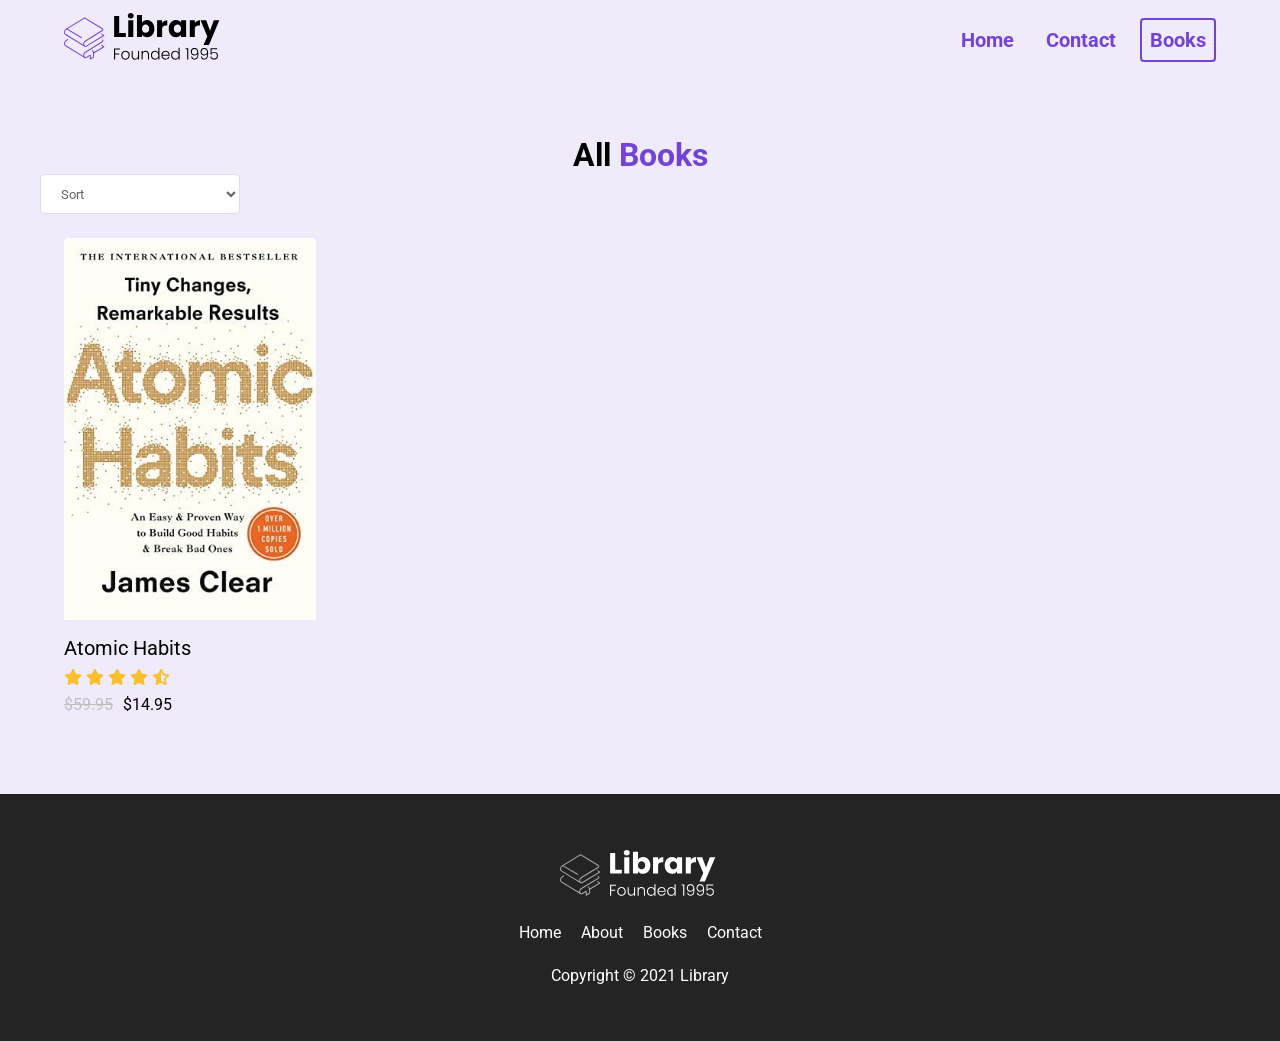
==== books.html @ cdf859f2 "Initial commit" ====
<!DOCTYPE html>
<html lang="en">

<head>
  <meta charset="UTF-8">
  <meta http-equiv="X-UA-Compatible" content="IE=edge">
  <meta name="viewport" content="width=device-width, initial-scale=1.0">
  <title>Library</title>
  <link rel="stylesheet" href="styles.css">
  <!-- UPDATE: using css version of font awesome so no need for kit -->
  <link rel="stylesheet" href="https://cdnjs.cloudflare.com/ajax/libs/font-awesome/6.4.0/css/all.min.css">
  <script src="index.js"></script>
  <script src="books.js"></script>
</head>

<body id="books__body">
  <section>
    <nav>
      <div class="nav__container">
        <img class="logo" src="assets/Library.svg" alt="">
        <ul class="nav__links">
          <li><a href="#" class="nav__link">Home</a></li>
          <li><a href="#" class="nav__link">Contact</a></li>
          <li><a href="#" class="nav__link nav__link--primary">Books</a></li>
        </ul>
        <button class="btn__menu" onclick="openMenu()">
          <i class="fas fa-bars"></i>
        </button>
        <div class="menu__backdrop" style="visibility: hidden;">
          <button class="btn__menu btn__menu--close" onclick="closeMenu()">
            <i class="fas fa-times"></i>
          </button>
          <ul class="menu__links">
            <li class="menu__list">
              <a href="#" class="menu__link" onclick="closeMenu()">Home</a>
            </li>
            <li class="menu__list">
              <a href="#features" class="menu__link" onclick="closeMenu()">Books</a>
            </li>
            <li class="menu__list">
              <a class="menu__link no-cursor" onclick="closeMenu()">Contacts</a>
            </li>
          </ul>
        </div>
      </div>
    </nav>
  </section>

  <main id="books__main">
    <section>
      <div class="container">
        <div class="row">
            <h2 class="section__title books__header--title">
              All <span class="purple">Books</span>
            </h2>
            <select id="filter">
              <option value="" disabled selected>Sort</option>
              <option value="LOW_TO_HIGH" disabled selected>Sort</option>
              <option value="HIGH_TO_LOW" disabled selected>Sort</option>
              <option value="RATING" disabled selected>Sort</option>
            </select>
            <div class="book">
              <figure class="book__img--wrapper">
                <img src="assets/atomic habits.jpg" alt="" class="book__title">
              </figure>
              <div class="book__title">
                Atomic Habits
              </div>
              <div class="book__ratings">
                <i class="fas fa-star"></i>
                <i class="fas fa-star"></i>
                <i class="fas fa-star"></i>
                <i class="fas fa-star"></i>
                <i class="fas fa-star-half-alt"></i>
              </div>
              <div class="book__price">
                <span class="book__price--normal">$59.95</span> $14.95
              </div>
            </div>
        </div>
      </div>
    </section>
  </main>

  <footer>
    <div class="container">
      <div class="row row__column">
        <a href="#">
          <figure class="footer__logo">
            <img src="assets/Library.svg" class="footer__logo--img" alt="">
          </figure>
        </a>
        <div class="footer__list">
          <a href="#" class="footer__link">Home</a>
          <a class="footer__link no-cursor">About</a>
          <a href="#features" class="footer__link">Books</a>
          <a class="footer__link no-cursor">Contact</a>
        </div>
        <div class="footer__copyright">Copyright &copy; 2021 Library</div>
      </div>
    </div>
  </footer>
</body>

</html>
---- styles.css ----
@import url('https://fonts.googleapis.com/css2?family=Roboto:wght@400;500;700&display=swap');
* {
  padding: 0;
  margin: 0;
  box-sizing: border-box;
  font-family: 'Roboto', sans-serif;
}

html {
  scroll-behavior: smooth;
}

body {
  max-width: 100vw;
  overflow-x: hidden;
}

nav {
  height: 80px;
  display: flex;
}

img {
  width: 100%;
}

p {
  line-height: 1.5;
}

a {
  text-decoration: none;
}

a:hover {
  text-decoration: underline;
}



ul {
  display: flex;
}

li {
  list-style-type: none;
}

h1 {
  font-size: 56px;
  color: #7342d6;
  margin-bottom: 24px;
  text-align: center;
}

h2 {
  font-size: 32px;
  margin-bottom: 32px;
  text-align: center;
}

button {
  cursor: pointer;
}

button:active {
  transform: translateY(1px);
}

.btn {
  background-color: #7342d6;
  color: white;
  padding: 12px 24px;
  font-size: 20px;
  border-radius: 4px;
  border: none;
}

.purple {
  color: #7342d6;
}

.logo {
  width: 160px;
}

.nav__container {
  width: 100%;
  max-width: 1200px;
  padding: 0 24px;
  display: flex;
  justify-content: space-between;
  align-items: center;
  margin: 0 auto;
}

.nav__link {
  margin-left: 16px;
  text-decoration: none;
  font-size: 20px;
  color: #7342d6;
  font-weight: bold;
  padding: 8px;
}

.nav__link:hover {
  text-decoration: underline;
}

.nav__link--primary {
  border: 2px solid #7342d6;
  border-radius: 4px;
}

.nav__link--primary:hover {
  text-decoration: none;
}

.btn__menu {
  background-color: transparent;
  font-size: 40px;
  border: none;
  color: #7342d6;
  display: none;
}

.menu__backdrop {
  position: absolute;
  background-color: #242424;
  top: 0;
  left: 0;
  right: 0;
  bottom: 0;
  z-index: 99;
  display: flex;
  align-items: center;
  justify-content: center;
  visibility: hidden;
  transition: all 300ms ease;
  opacity: 0;
  transform: translate(100%);
}

.menu--open {
  max-height: 100vh;
  overflow: hidden;
}

.menu--open .menu__backdrop {
  visibility: visible !important;
  opacity: 1;
  transform: translate(0);
}

.menu__links {
  display: flex;
  flex-direction: column;
  align-items: center;
}

.menu__list {
  padding: 32px 0;
}

.menu__link {
  color: white;
  font-size: 40px;
}

.btn__menu--close {
  position: absolute;
  top: 10px;
  right: 20px;
  padding: 8px;
  color: white;
}


/* 

LANDING

*/

#landing {
  background-color: rgba(115, 66, 214, 0.1)
}

header {
  height: calc(100vh - 80px);
}

.header__container {
  width: 100%;
  max-width: 720px;
  margin: 0 auto;
  height: 100%;
  display: flex;
  flex-direction: column;
  justify-content: space-around;
}

.header__description {
  display: flex;
  flex-direction: column;
  align-items: center;
}

.header__img--wrapper {
  padding: 20px;

  /* Added this after the tutorial to 
  show it over the wave on larger screens */
  z-index: 50;
}

.container {
  padding: 56px 0;
}

.row {
  width: 100%;
  max-width: 1200px;
  margin: 0 auto;
}

.row__column {
  display: flex;
  flex-direction: column;
  align-items: center;
}

.no-cursor {
  cursor: not-allowed;
}
/* 

HIGHLIGHTS 

*/

#highlights {
  position: relative;
  max-width: 100vw;
}

#highlights:after,
#highlights:before {
  background: url('assets/wave.svg');
  content: "";
  position: absolute;
  width: 101vw;
  height: 12vw;
  left: 0;
  z-index: 1;
  background-size: cover;
  background-repeat: no-repeat;
}

#highlights:before {
  transform: translateY(-100%);
  top: 1px;
}

#highlights:after {
  transform: translateY(100%) rotate(180deg);
  bottom: 1px;
}

.highlight__wrapper {
  display: flex;
  flex-wrap: wrap;
}

.highlight {
  padding: 0 24px;
  width: calc(100% / 3);
  display: flex;
  align-items: center;
  flex-direction: column;
}

.highlight__para {
  text-align: center;
  max-width: 280px;
}

.highlight__img {
  border: 2px solid #7342d65d;
  color: #7342d6;
  width: 100px;
  height: 100px;
  display: flex;
  align-items: center;
  justify-content: center;
  border-radius: 4px;
  font-size: 32px;
  margin-bottom: 24px;
}

.highlight__subtitle {
  font-size: 20px;
  margin-bottom: 16px;
  text-align: center;
}

/* 

FEATURES 

*/

#features {
  padding-top: 8vw;
  background-color: rgba(115, 66, 214, 0.1);
}

.books {
  display: flex;
  flex-wrap: wrap;
}

.book {
  width: 25%;
  padding: 24px;
  /* Added after tutorial to push all the books images down */
  display: flex;
  flex-direction: column;
  justify-content: flex-end;
}

.book__img {
  max-height: 380px;
  transition: all 300ms ease;
  cursor: not-allowed;
  /* Added after tutorial to maintain image aspect ratio */
  object-fit: contain;
  object-position: left;
}

.book__img--wrapper {
  margin-bottom: 8px;
  border-radius: 4px;
  overflow: hidden;
  display: flex;
}

.book:hover .book__img {
  transform: scale(1.03);
}

.book__title {
  font-size: 20px;
  margin-bottom: 8px;
}

.book__title:hover {
  text-decoration: underline;
  cursor: not-allowed;
}

.book__ratings {
  margin-bottom: 8px;
  color: #fabf2a;
}

.book__price--normal {
  text-decoration: line-through;
  padding-right: 6px;
  color: #bfbfbf;
}

/* 

EXPLORE

*/

#explore {
  background-color: rgba(115, 66, 214, 0.1);
}

/* 

FOOTER

*/

footer {
  background-color: #242424;
}

.footer__logo {
  display: flex;
}

.footer__logo--img {
  width: 160px;
  filter: grayscale(1) invert(1);
}

.footer__link,
.footer__copyright {
  color: #fff;
}

.footer__list {
  margin: 20px 0 24px 0;
}

.footer__link {
  padding: 0 8px;
}

/* 
**

BOOKS PAGE

**
*/

#books__body {
  background-color: rgba(115, 66, 214, 0.1);
  display: flex;
  flex-direction: column;
  min-height: 100vh;
}

#books__main {
  flex: 1;
}

.books__header {
  display: flex;
  justify-content: space-between;
  align-items: center;
  padding: 0 24px;
}

.books__header--title {
  margin-bottom: 0;
}

select {
  background-color: #fff;
  border-radius: 4px;
  border: 1px solid #dcdfe6;
  color: #606266;
  height: 40px;
  line-height: 40px;
  outline: none;
  padding: 0 16px;
  width: 100%;
  max-width: 200px;
}

.books__loading {
  width: 100%;
  display: flex;
  align-items: center;
  justify-content: center;
  padding-top: 60px;
  font-size: 60px;
  color: #7342d6;
}

.books__loading--spinner {
  display: none !important;
}

.books__loading .books__loading--spinner {
  display: block !important;
}

.fa-spinner {
  animation: rotate 600ms infinite linear;
}

@keyframes rotate {
  0% {
    transform: rotate(0);
  }

  100% {
    transform: rotate(360deg);
  }
}

/* SMALL PHONES, TABLETS, LARGE SMARTPHONES */
@media (max-width: 768px) {
  .header__description {
    padding: 0 24px;
  }

  h1 {
    font-size: 40px;
  }

  h2 {
    font-size: 26px;
  }

  button {
    font-size: 18px;
  }

  .book {
    width: 50%;
  }
}


/* SMALL PHONES, LARGE SMARTPHONES */
@media (max-width: 550px) {
  .btn__menu {
    display: block;
  }

  .nav__links {
    display: none;
  }

  .highlight {
    width: 100%;
  }

  .highlight:not(:last-child) {
    margin-bottom: 24px;
  }
}
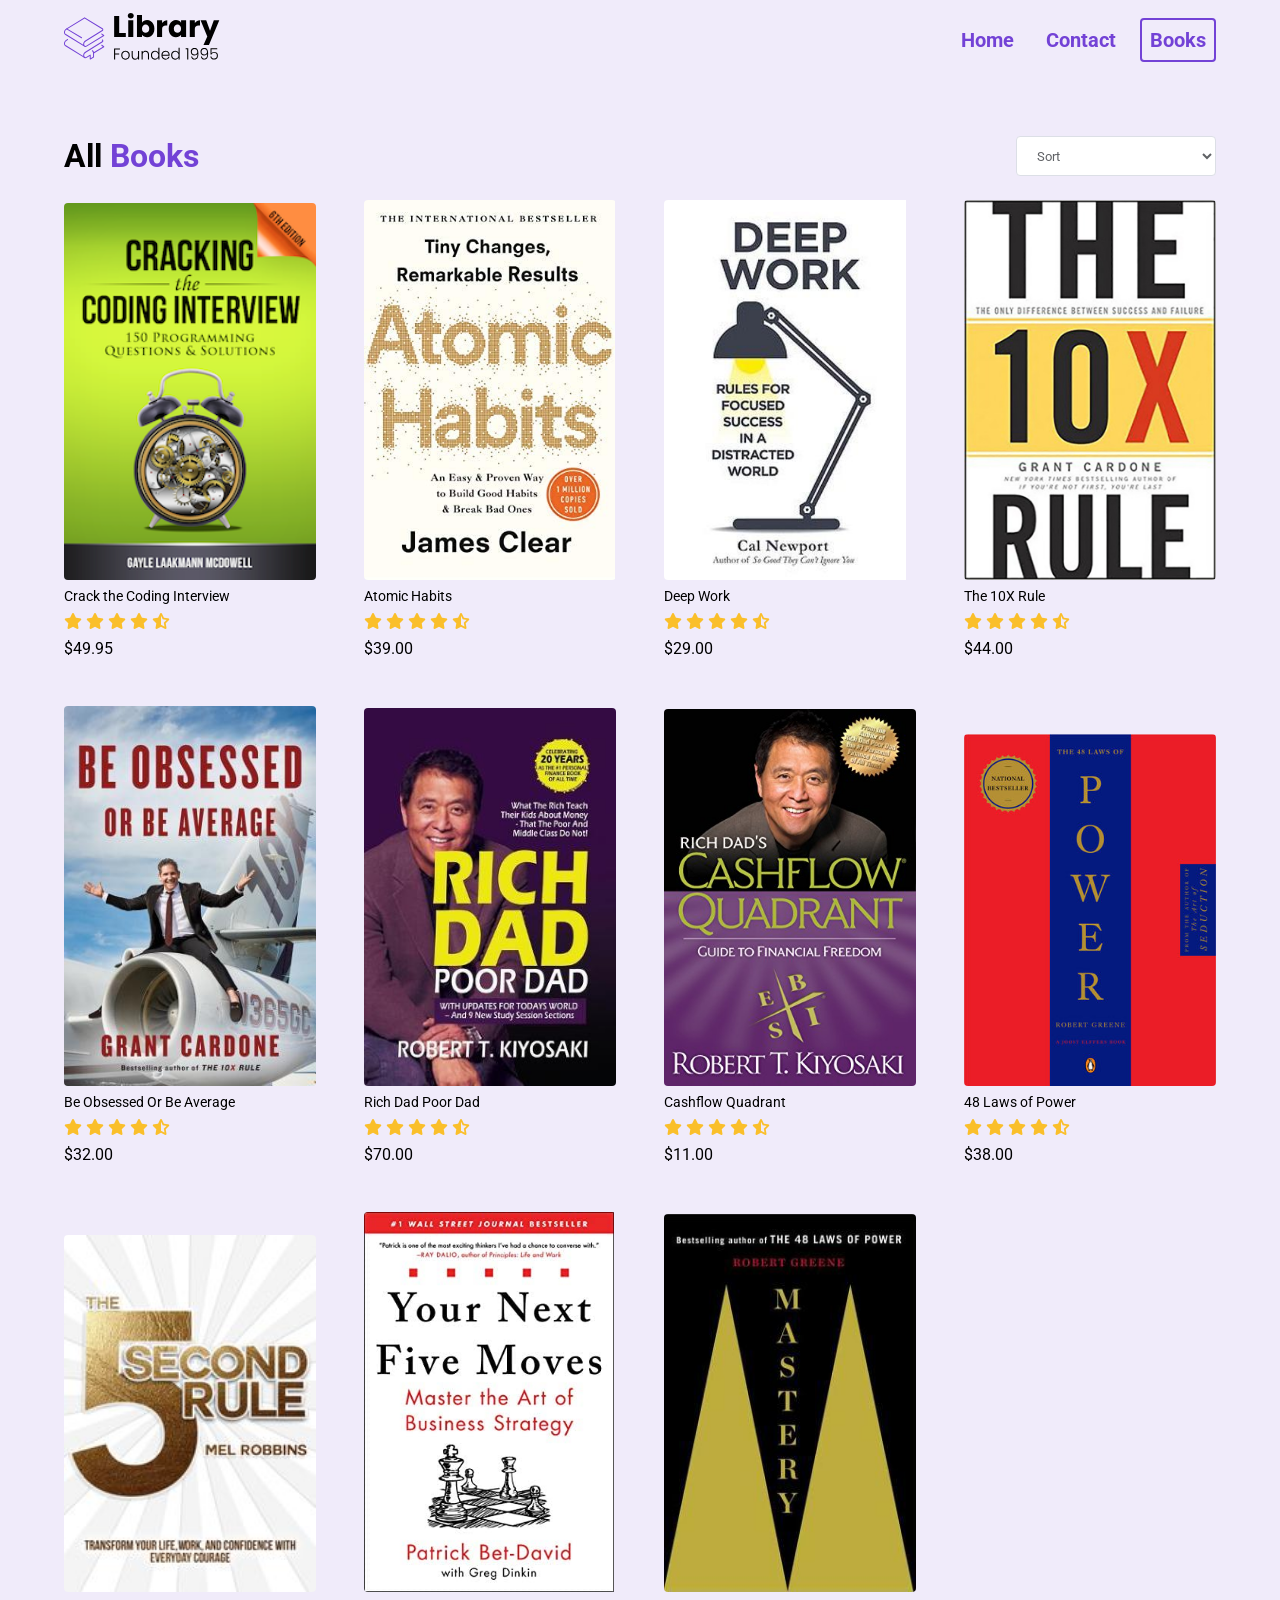
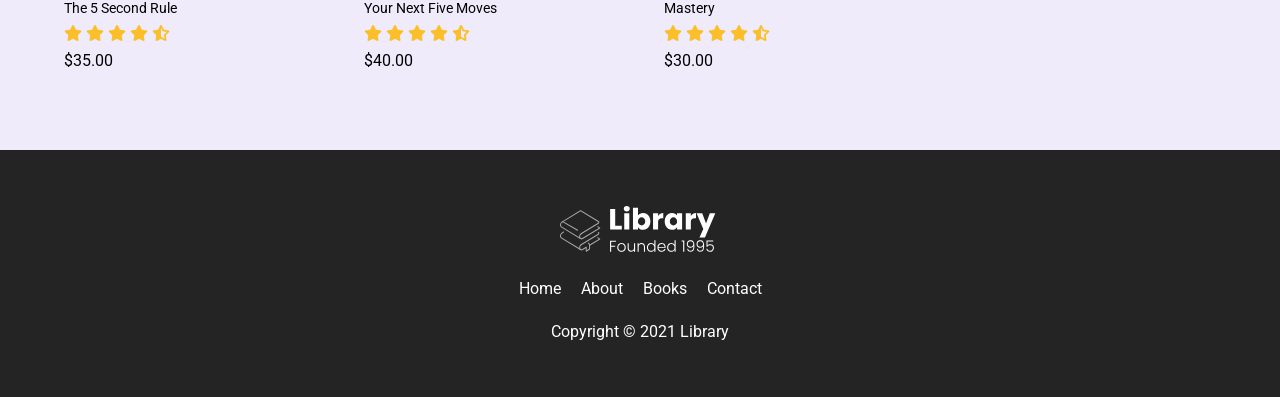
==== commit fca0c303: "Pausing JS adjust; filters working." ====
--- a/books.html
+++ b/books.html
@@ -1,105 +1,97 @@
-<!DOCTYPE html>
+<!doctype html>
 <html lang="en">
+  <head>
+    <meta charset="UTF-8" />
+    <meta http-equiv="X-UA-Compatible" content="IE=edge" />
+    <meta name="viewport" content="width=device-width, initial-scale=1.0" />
+    <title>Library</title>
+    <link rel="stylesheet" href="styles.css" />
+    <!-- UPDATE: using css version of font awesome so no need for kit -->
+    <link
+      rel="stylesheet"
+      href="https://cdnjs.cloudflare.com/ajax/libs/font-awesome/6.4.0/css/all.min.css"
+    />
+    <script src="index.js"></script>
+    <script src="books.js"></script>
+  </head>
 
-<head>
-  <meta charset="UTF-8">
-  <meta http-equiv="X-UA-Compatible" content="IE=edge">
-  <meta name="viewport" content="width=device-width, initial-scale=1.0">
-  <title>Library</title>
-  <link rel="stylesheet" href="styles.css">
-  <!-- UPDATE: using css version of font awesome so no need for kit -->
-  <link rel="stylesheet" href="https://cdnjs.cloudflare.com/ajax/libs/font-awesome/6.4.0/css/all.min.css">
-  <script src="index.js"></script>
-  <script src="books.js"></script>
-</head>
+  <body id="books__body">
+    <section>
+      <nav>
+        <div class="nav__container">
+          <img class="logo" src="assets/Library.svg" alt="" />
+          <ul class="nav__links">
+            <li><a href="#" class="nav__link">Home</a></li>
+            <li><a href="#" class="nav__link">Contact</a></li>
+            <li><a href="#" class="nav__link nav__link--primary">Books</a></li>
+          </ul>
+          <button class="btn__menu" onclick="openMenu()">
+            <i class="fas fa-bars"></i>
+          </button>
+          <div class="menu__backdrop" style="visibility: hidden">
+            <button class="btn__menu btn__menu--close" onclick="closeMenu()">
+              <i class="fas fa-times"></i>
+            </button>
+            <ul class="menu__links">
+              <li class="menu__list">
+                <a href="#" class="menu__link" onclick="closeMenu()">Home</a>
+              </li>
+              <li class="menu__list">
+                <a href="#features" class="menu__link" onclick="closeMenu()"
+                  >Books</a
+                >
+              </li>
+              <li class="menu__list">
+                <a class="menu__link no-cursor" onclick="closeMenu()"
+                  >Contacts</a
+                >
+              </li>
+            </ul>
+          </div>
+        </div>
+      </nav>
+    </section>
 
-<body id="books__body">
-  <section>
-    <nav>
-      <div class="nav__container">
-        <img class="logo" src="assets/Library.svg" alt="">
-        <ul class="nav__links">
-          <li><a href="#" class="nav__link">Home</a></li>
-          <li><a href="#" class="nav__link">Contact</a></li>
-          <li><a href="#" class="nav__link nav__link--primary">Books</a></li>
-        </ul>
-        <button class="btn__menu" onclick="openMenu()">
-          <i class="fas fa-bars"></i>
-        </button>
-        <div class="menu__backdrop" style="visibility: hidden;">
-          <button class="btn__menu btn__menu--close" onclick="closeMenu()">
-            <i class="fas fa-times"></i>
-          </button>
-          <ul class="menu__links">
-            <li class="menu__list">
-              <a href="#" class="menu__link" onclick="closeMenu()">Home</a>
-            </li>
-            <li class="menu__list">
-              <a href="#features" class="menu__link" onclick="closeMenu()">Books</a>
-            </li>
-            <li class="menu__list">
-              <a class="menu__link no-cursor" onclick="closeMenu()">Contacts</a>
-            </li>
-          </ul>
+    <main id="books__main">
+      <section>
+        <div class="container">
+          <div class="row">
+            <div class="books__header">
+              <h2 class="section__title books__header--title">
+                All <span class="purple">Books</span>
+              </h2>
+              <select id="filter" onchange="filterBooks(event)">
+                <option value="" disabled selected>Sort</option>
+                <option value="LOW_TO_HIGH">Price, Low to High</option>
+                <option value="HIGH_TO_LOW">Price, High to Low</option>
+                <option value="RATING">Rating</option>
+              </select>
+            </div>
+            <div class="books">
+              
+            </div>
+          </div>
+        </div>
+      </section>
+    </main>
+
+    <footer>
+      <div class="container">
+        <div class="row row__column">
+          <a href="#">
+            <figure class="footer__logo">
+              <img src="assets/Library.svg" class="footer__logo--img" alt="" />
+            </figure>
+          </a>
+          <div class="footer__list">
+            <a href="#" class="footer__link">Home</a>
+            <a class="footer__link no-cursor">About</a>
+            <a href="#features" class="footer__link">Books</a>
+            <a class="footer__link no-cursor">Contact</a>
+          </div>
+          <div class="footer__copyright">Copyright &copy; 2021 Library</div>
         </div>
       </div>
-    </nav>
-  </section>
-
-  <main id="books__main">
-    <section>
-      <div class="container">
-        <div class="row">
-            <h2 class="section__title books__header--title">
-              All <span class="purple">Books</span>
-            </h2>
-            <select id="filter">
-              <option value="" disabled selected>Sort</option>
-              <option value="LOW_TO_HIGH" disabled selected>Sort</option>
-              <option value="HIGH_TO_LOW" disabled selected>Sort</option>
-              <option value="RATING" disabled selected>Sort</option>
-            </select>
-            <div class="book">
-              <figure class="book__img--wrapper">
-                <img src="assets/atomic habits.jpg" alt="" class="book__title">
-              </figure>
-              <div class="book__title">
-                Atomic Habits
-              </div>
-              <div class="book__ratings">
-                <i class="fas fa-star"></i>
-                <i class="fas fa-star"></i>
-                <i class="fas fa-star"></i>
-                <i class="fas fa-star"></i>
-                <i class="fas fa-star-half-alt"></i>
-              </div>
-              <div class="book__price">
-                <span class="book__price--normal">$59.95</span> $14.95
-              </div>
-            </div>
-        </div>
-      </div>
-    </section>
-  </main>
-
-  <footer>
-    <div class="container">
-      <div class="row row__column">
-        <a href="#">
-          <figure class="footer__logo">
-            <img src="assets/Library.svg" class="footer__logo--img" alt="">
-          </figure>
-        </a>
-        <div class="footer__list">
-          <a href="#" class="footer__link">Home</a>
-          <a class="footer__link no-cursor">About</a>
-          <a href="#features" class="footer__link">Books</a>
-          <a class="footer__link no-cursor">Contact</a>
-        </div>
-        <div class="footer__copyright">Copyright &copy; 2021 Library</div>
-      </div>
-    </div>
-  </footer>
-</body>
-
-</html>+    </footer>
+  </body>
+</html>
--- a/styles.css
+++ b/styles.css
@@ -350,7 +350,7 @@
 }
 
 .book__title {
-  font-size: 20px;
+  font-size: 14px;
   margin-bottom: 8px;
 }
 
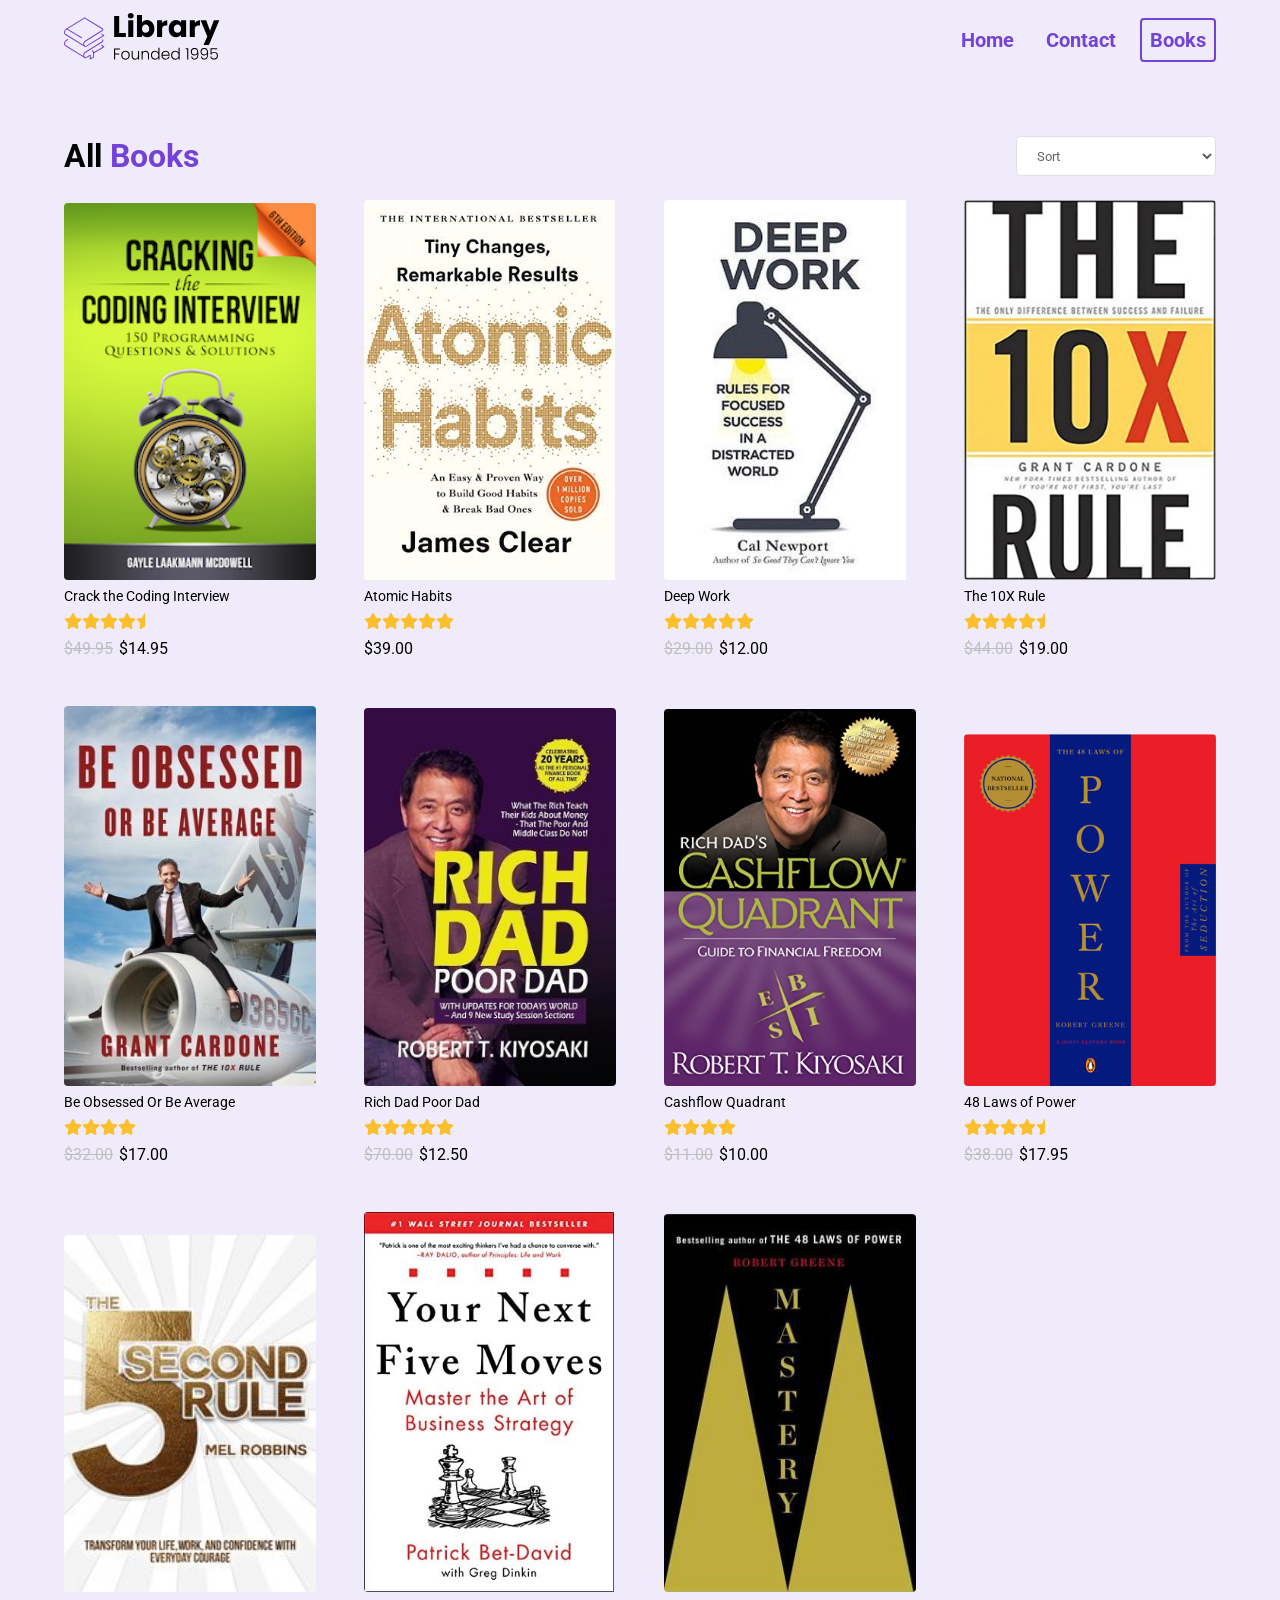
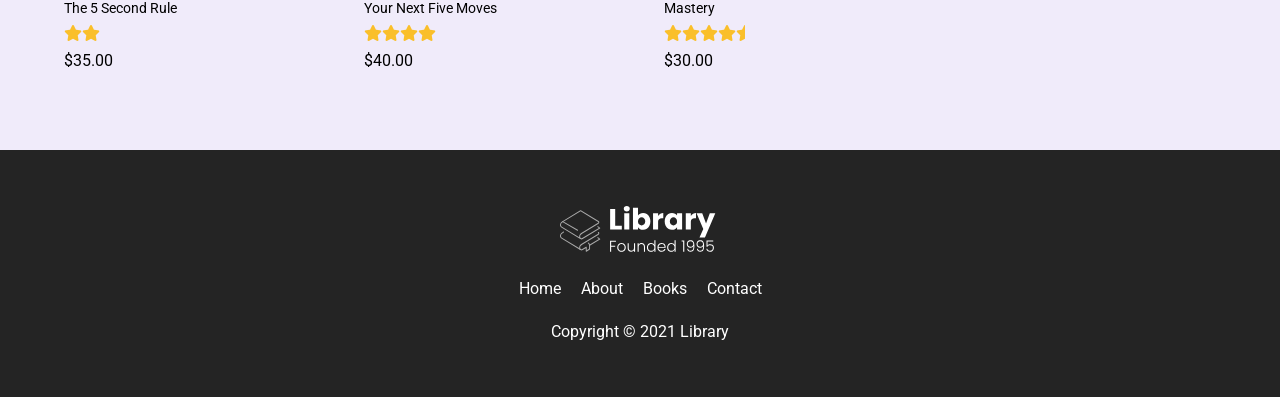
==== commit 229a6dde: "Final edits to functionality; JS complete." ====
--- a/books.html
+++ b/books.html
@@ -68,7 +68,7 @@
               </select>
             </div>
             <div class="books">
-              
+              <i class="fas fa-spinner books__loading--spinner"></i>
             </div>
           </div>
         </div>
